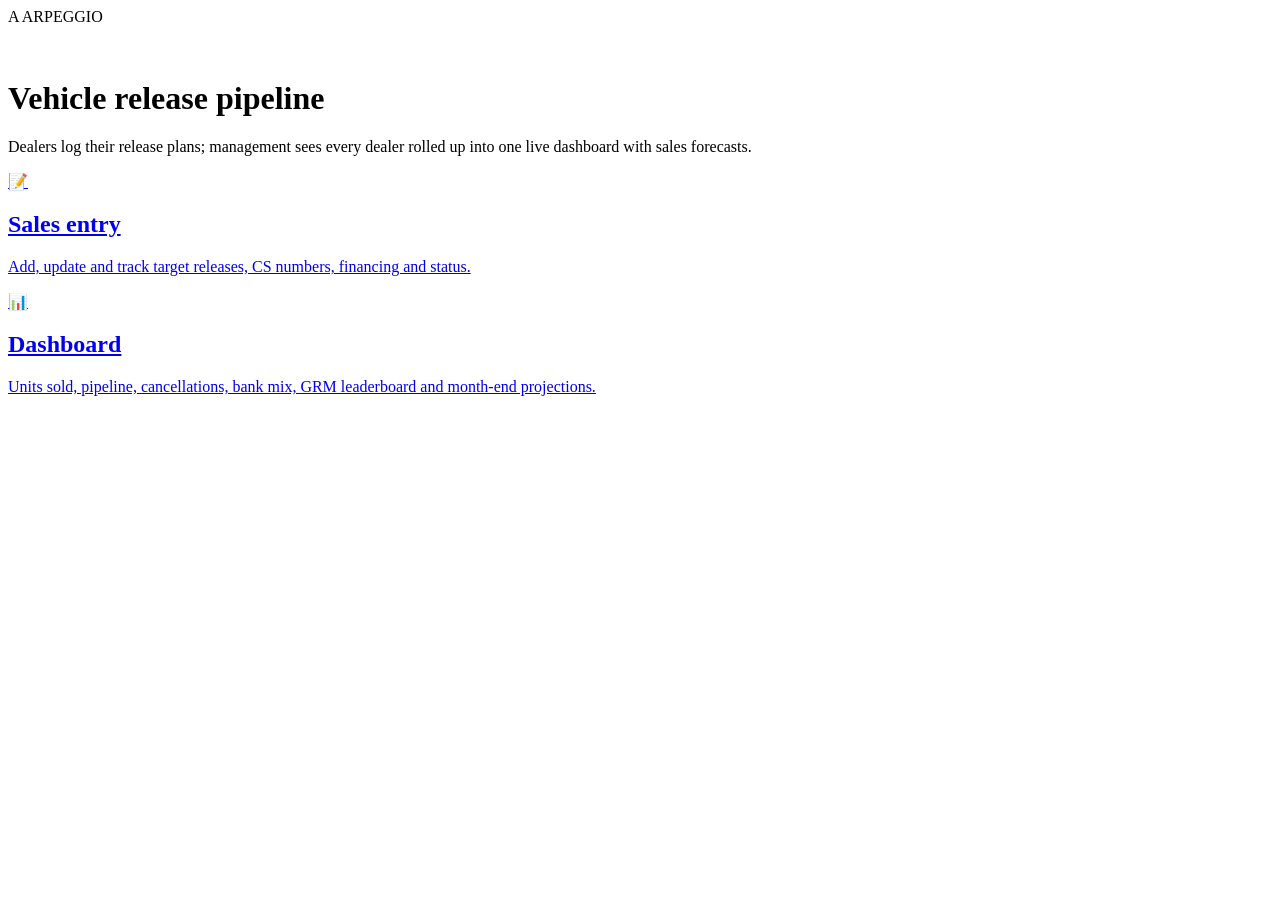
==== public/index.html @ de11f6ed "Add release pipeline web app with Google Sheets storage and logins Dealers log vehicle release plans" ====
<!doctype html>
<html lang="en">
<head>
  <meta charset="utf-8">
  <meta name="viewport" content="width=device-width, initial-scale=1">
  <title>Arpeggio Release Pipeline</title>
  <link rel="stylesheet" href="/styles.css">
</head>
<body>
  <header class="topbar">
    <a class="brand" href="/" style="text-decoration:none;color:inherit"><span class="brand-mark">A</span> ARPEGGIO</a>
    <nav class="nav" data-page="home"></nav>
    <div class="spacer"></div>
  </header>
  <div class="hero-wrap" style="margin-top:6vh">
    <h1 id="hello">Vehicle release pipeline</h1>
    <p class="ink2">Dealers log their release plans; management sees every dealer rolled up into one live dashboard with sales forecasts.</p>
    <div class="choices">
      <a class="card choice" href="/sales">
        <div class="ico">📝</div>
        <h2>Sales entry</h2>
        <p class="ink2">Add, update and track target releases, CS numbers, financing and status.</p>
      </a>
      <a class="card choice" href="/dashboard">
        <div class="ico">📊</div>
        <h2>Dashboard</h2>
        <p class="ink2">Units sold, pipeline, cancellations, bank mix, GRM leaderboard and month-end projections.</p>
      </a>
      <a class="card choice" href="/references" data-admin hidden>
        <div class="ico">🗂️</div>
        <h2>Data references</h2>
        <p class="ink2">Edit dealers, variants, units, colors, transactions, statuses and banks.</p>
      </a>
      <a class="card choice" href="/users" data-admin hidden>
        <div class="ico">👥</div>
        <h2>Users</h2>
        <p class="ink2">Create accounts and choose what each person can see.</p>
      </a>
    </div>
    <p class="muted" style="font-size:12px;margin-top:24px" id="storageNote"></p>
  </div>
  <script src="/common.js"></script>
  <script>
    initShell().then(me => {
      $('#hello').textContent = `Hi ${(me.name || me.username).split(' ')[0]}`;
      if (me.role === 'admin') $$('[data-admin]').forEach(el => el.hidden = false);
      $('#storageNote').textContent = {
        'google-sheets': 'Data is saved to your Google Sheet.',
        'fake-sheet': 'Data is saved to a simulated sheet (test mode).',
        'local': 'Data is saved on this computer only (local mode).',
      }[me.storage];
    });
  </script>
</body>
</html>
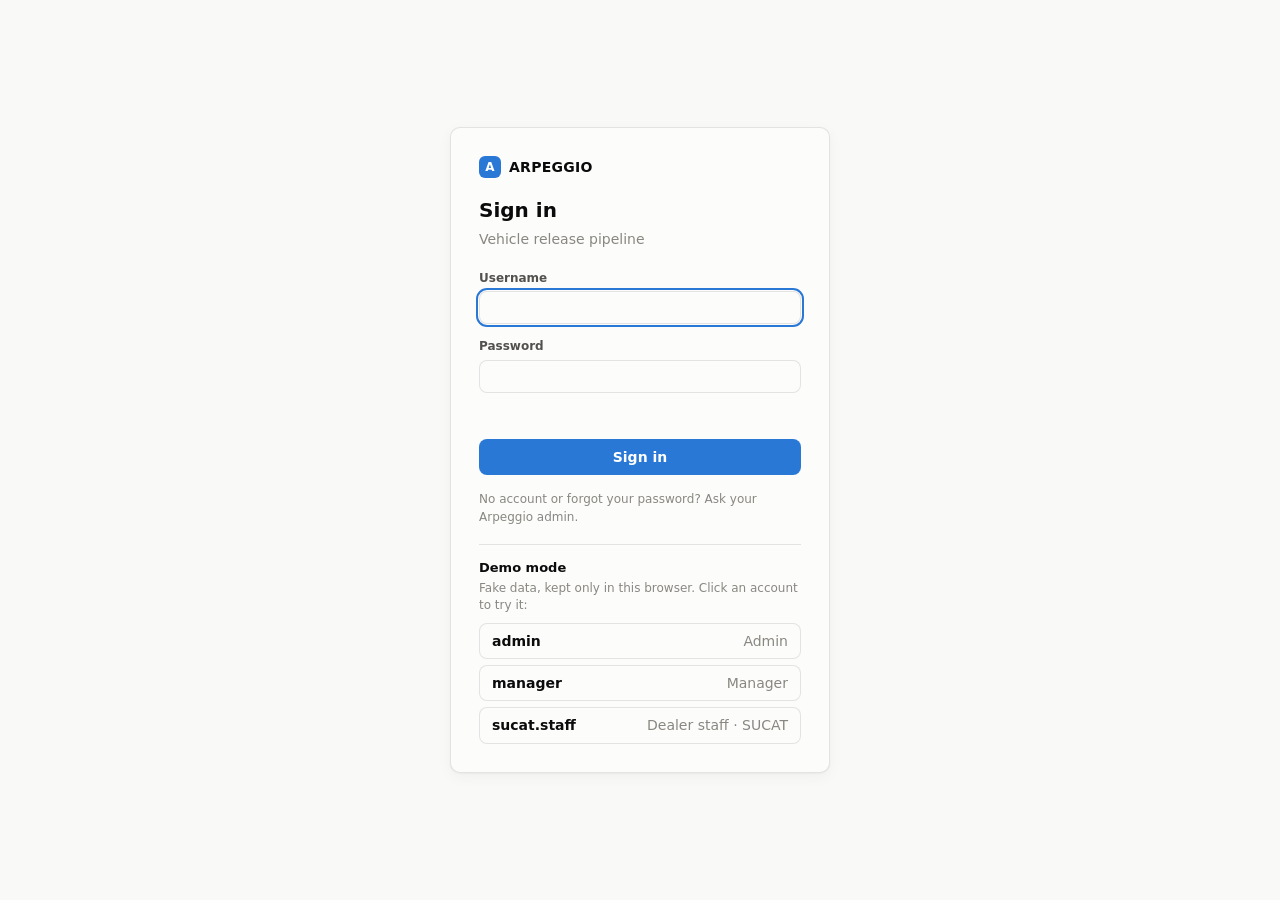
==== commit 660ff653: "changes" ====
--- a/public/index.html
+++ b/public/index.html
@@ -4,11 +4,11 @@
   <meta charset="utf-8">
   <meta name="viewport" content="width=device-width, initial-scale=1">
   <title>Arpeggio Release Pipeline</title>
-  <link rel="stylesheet" href="/styles.css">
+  <link rel="stylesheet" href="styles.css">
 </head>
 <body>
   <header class="topbar">
-    <a class="brand" href="/" style="text-decoration:none;color:inherit"><span class="brand-mark">A</span> ARPEGGIO</a>
+    <a class="brand" href="index.html" style="text-decoration:none;color:inherit"><span class="brand-mark">A</span> ARPEGGIO</a>
     <nav class="nav" data-page="home"></nav>
     <div class="spacer"></div>
   </header>
@@ -16,22 +16,22 @@
     <h1 id="hello">Vehicle release pipeline</h1>
     <p class="ink2">Dealers log their release plans; management sees every dealer rolled up into one live dashboard with sales forecasts.</p>
     <div class="choices">
-      <a class="card choice" href="/sales">
+      <a class="card choice" href="sales.html">
         <div class="ico">📝</div>
         <h2>Sales entry</h2>
         <p class="ink2">Add, update and track target releases, CS numbers, financing and status.</p>
       </a>
-      <a class="card choice" href="/dashboard">
+      <a class="card choice" href="dashboard.html">
         <div class="ico">📊</div>
         <h2>Dashboard</h2>
         <p class="ink2">Units sold, pipeline, cancellations, bank mix, GRM leaderboard and month-end projections.</p>
       </a>
-      <a class="card choice" href="/references" data-admin hidden>
+      <a class="card choice" href="references.html" data-admin hidden>
         <div class="ico">🗂️</div>
         <h2>Data references</h2>
         <p class="ink2">Edit dealers, variants, units, colors, transactions, statuses and banks.</p>
       </a>
-      <a class="card choice" href="/users" data-admin hidden>
+      <a class="card choice" href="users.html" data-admin hidden>
         <div class="ico">👥</div>
         <h2>Users</h2>
         <p class="ink2">Create accounts and choose what each person can see.</p>
@@ -39,15 +39,15 @@
     </div>
     <p class="muted" style="font-size:12px;margin-top:24px" id="storageNote"></p>
   </div>
-  <script src="/common.js"></script>
+  <script src="config.js"></script>
+  <script src="common.js"></script>
   <script>
     initShell().then(me => {
       $('#hello').textContent = `Hi ${(me.name || me.username).split(' ')[0]}`;
       if (me.role === 'admin') $$('[data-admin]').forEach(el => el.hidden = false);
       $('#storageNote').textContent = {
         'google-sheets': 'Data is saved to your Google Sheet.',
-        'fake-sheet': 'Data is saved to a simulated sheet (test mode).',
-        'local': 'Data is saved on this computer only (local mode).',
+        'demo': 'Demo mode: the data is fake and stays in this browser. Connect Google Sheets in config.js to go live.',
       }[me.storage];
     });
   </script>
--- a/public/styles.css
+++ b/public/styles.css
@@ -0,0 +1,224 @@
+:root {
+  color-scheme: light;
+  --page: #f9f9f7;
+  --surface: #fcfcfb;
+  --surface-2: #f3f3f0;
+  --ink: #0b0b0b;
+  --ink-2: #52514e;
+  --muted: #898781;
+  --grid: #e1e0d9;
+  --axis: #c3c2b7;
+  --border: rgba(11, 11, 11, 0.10);
+  --accent: #2a78d6;
+  --accent-ink: #ffffff;
+  --series-1: #2a78d6;
+  --series-2: #eb6834;
+  --series-3: #1baf7a;
+  --series-4: #eda100;
+  --good: #0ca30c;
+  --good-text: #006300;
+  --warning: #fab219;
+  --serious: #ec835a;
+  --critical: #d03b3b;
+  --row-sold: #e9f6e9;
+  --row-cancelled: #fbe7e7;
+  --row-pending: #fdf4dc;
+  --row-approved: #e6f0fb;
+  --shadow: 0 1px 2px rgba(0, 0, 0, .04), 0 4px 16px rgba(0, 0, 0, .04);
+  --radius: 10px;
+  font-family: system-ui, -apple-system, "Segoe UI", sans-serif;
+}
+@media (prefers-color-scheme: dark) {
+  :root:not([data-theme="light"]) {
+    color-scheme: dark;
+    --page: #0d0d0d; --surface: #1a1a19; --surface-2: #232321; --ink: #f0efec; --ink-2: #c3c2b7;
+    --grid: #2c2c2a; --axis: #383835; --border: rgba(255, 255, 255, 0.10);
+    --accent: #3987e5; --series-1: #3987e5; --series-2: #d95926; --series-3: #199e70; --series-4: #c98500;
+    --good-text: #0ca30c;
+    --row-sold: #14261a; --row-cancelled: #2e1717; --row-pending: #2c2410; --row-approved: #132235;
+    --shadow: none;
+  }
+}
+:root[data-theme="dark"] {
+  color-scheme: dark;
+  --page: #0d0d0d; --surface: #1a1a19; --surface-2: #232321; --ink: #f0efec; --ink-2: #c3c2b7;
+  --grid: #2c2c2a; --axis: #383835; --border: rgba(255, 255, 255, 0.10);
+  --accent: #3987e5; --series-1: #3987e5; --series-2: #d95926; --series-3: #199e70; --series-4: #c98500;
+  --good-text: #0ca30c;
+  --row-sold: #14261a; --row-cancelled: #2e1717; --row-pending: #2c2410; --row-approved: #132235;
+  --shadow: none;
+}
+
+* { box-sizing: border-box; }
+body { margin: 0; background: var(--page); color: var(--ink); font-size: 14px; line-height: 1.45; }
+a { color: var(--accent); }
+h1, h2, h3 { margin: 0; font-weight: 650; }
+h1 { font-size: 20px; }
+h2 { font-size: 15px; }
+.muted { color: var(--muted); }
+.ink2 { color: var(--ink-2); }
+.num { font-variant-numeric: tabular-nums; text-align: right; }
+
+/* top bar */
+.topbar {
+  position: sticky; top: 0; z-index: 10; display: flex; align-items: center; gap: 16px;
+  padding: 10px 20px; background: var(--surface); border-bottom: 1px solid var(--border);
+}
+.brand { font-weight: 700; letter-spacing: .02em; display: flex; align-items: center; gap: 8px; }
+.brand-mark { width: 22px; height: 22px; border-radius: 6px; background: var(--accent); display: grid; place-items: center; color: #fff; font-size: 12px; }
+.nav { display: flex; gap: 4px; }
+.nav a { padding: 6px 12px; border-radius: 8px; text-decoration: none; color: var(--ink-2); font-weight: 550; }
+.nav a.active { background: var(--surface-2); color: var(--ink); }
+.nav a:hover { background: var(--surface-2); }
+.spacer { flex: 1; }
+
+main { max-width: 1440px; margin: 0 auto; padding: 20px; }
+
+/* controls */
+button, .btn {
+  font: inherit; border: 1px solid var(--border); background: var(--surface); color: var(--ink);
+  padding: 7px 12px; border-radius: 8px; cursor: pointer; font-weight: 550; white-space: nowrap;
+  display: inline-flex; align-items: center; gap: 6px; text-decoration: none;
+}
+button:hover, .btn:hover { background: var(--surface-2); }
+button.primary { background: var(--accent); color: var(--accent-ink); border-color: transparent; }
+button.primary:hover { filter: brightness(1.08); background: var(--accent); }
+button.danger { color: var(--critical); }
+button.icon { padding: 4px 8px; }
+input, select, textarea {
+  font: inherit; color: var(--ink); background: var(--surface); border: 1px solid var(--border);
+  border-radius: 8px; padding: 7px 10px; min-width: 0;
+}
+input:focus, select:focus, textarea:focus, button:focus-visible { outline: 2px solid var(--accent); outline-offset: 1px; }
+label { display: flex; flex-direction: column; gap: 4px; font-size: 12px; color: var(--ink-2); font-weight: 550; }
+.toolbar { display: flex; flex-wrap: wrap; gap: 8px; align-items: end; margin-bottom: 16px; }
+.seg { display: inline-flex; border: 1px solid var(--border); border-radius: 8px; overflow: hidden; background: var(--surface); }
+.seg button { border: 0; border-radius: 0; padding: 7px 12px; }
+.seg button + button { border-left: 1px solid var(--border); }
+.seg button.on { background: var(--surface-2); color: var(--ink); box-shadow: inset 0 -2px 0 var(--accent); }
+
+/* cards */
+.card { background: var(--surface); border: 1px solid var(--border); border-radius: var(--radius); box-shadow: var(--shadow); padding: 16px; min-width: 0; }
+.card-head { display: flex; align-items: baseline; justify-content: space-between; gap: 8px; margin-bottom: 12px; }
+.card-head .sub { font-size: 12px; color: var(--muted); }
+.grid { display: grid; gap: 16px; }
+.g-kpi { grid-template-columns: repeat(auto-fit, minmax(180px, 1fr)); margin-bottom: 16px; }
+.g-2 { grid-template-columns: repeat(2, minmax(0, 1fr)); margin-bottom: 16px; }
+.g-3 { grid-template-columns: repeat(3, minmax(0, 1fr)); margin-bottom: 16px; }
+.span-2 { grid-column: span 2; }
+@media (max-width: 1100px) { .g-3 { grid-template-columns: repeat(2, minmax(0, 1fr)); } }
+@media (max-width: 760px) {
+  .g-2, .g-3 { grid-template-columns: 1fr; }
+  .span-2 { grid-column: auto; }
+  main { padding: 16px; }
+  .topbar { padding: 10px 16px; flex-wrap: wrap; }
+}
+
+.kpi .label { font-size: 12px; color: var(--ink-2); font-weight: 550; }
+.kpi .value { font-size: 30px; font-weight: 650; margin: 4px 0 2px; letter-spacing: -.01em; }
+.kpi .foot { font-size: 12px; color: var(--muted); }
+.kpi.hero { background: linear-gradient(0deg, var(--surface), var(--surface)); border-color: color-mix(in srgb, var(--accent) 40%, var(--border)); }
+
+.chart-box { position: relative; height: 260px; }
+.chart-box.tall { height: 320px; }
+
+/* tables */
+.table-wrap { overflow: auto; border: 1px solid var(--border); border-radius: var(--radius); background: var(--surface); }
+table { border-collapse: collapse; width: 100%; font-size: 13px; }
+th, td { padding: 7px 10px; border-bottom: 1px solid var(--grid); text-align: left; white-space: nowrap; }
+th { position: sticky; top: 0; background: var(--surface-2); font-size: 11px; text-transform: uppercase; letter-spacing: .04em; color: var(--ink-2); z-index: 1; }
+tbody tr:last-child td { border-bottom: 0; }
+.card table th { background: transparent; position: static; }
+.card td, .card th { padding: 6px 8px; }
+tr.st-sold { background: var(--row-sold); }
+tr.st-cancelled { background: var(--row-cancelled); }
+tr.st-open { background: var(--row-pending); }
+td.client { max-width: 220px; overflow: hidden; text-overflow: ellipsis; }
+
+.pill { display: inline-flex; align-items: center; gap: 6px; font-size: 12px; font-weight: 600; padding: 2px 8px; border-radius: 999px; background: var(--surface-2); color: var(--ink); }
+.dot { width: 8px; height: 8px; border-radius: 50%; display: inline-block; flex: none; }
+.dot.sold { background: var(--good); }
+.dot.cancelled { background: var(--critical); }
+.dot.open { background: var(--warning); }
+select.status-select { padding: 3px 6px; font-size: 12px; font-weight: 600; background: transparent; }
+
+.chips { display: flex; flex-wrap: wrap; gap: 8px; margin-bottom: 12px; }
+.chip { background: var(--surface); border: 1px solid var(--border); border-radius: 999px; padding: 4px 12px; font-size: 13px; display: inline-flex; gap: 6px; align-items: center; }
+.chip b { font-variant-numeric: tabular-nums; }
+
+/* dialog */
+dialog { border: 1px solid var(--border); border-radius: 14px; padding: 0; background: var(--surface); color: var(--ink); width: min(720px, calc(100vw - 32px)); }
+dialog::backdrop { background: rgba(0, 0, 0, .35); }
+dialog form { padding: 20px; }
+.form-grid { display: grid; grid-template-columns: repeat(3, minmax(0, 1fr)); gap: 12px; margin: 16px 0; }
+.form-grid .wide { grid-column: span 3; }
+.form-grid .two { grid-column: span 2; }
+@media (max-width: 600px) { .form-grid { grid-template-columns: 1fr; } .form-grid .wide, .form-grid .two { grid-column: auto; } }
+.dialog-actions { display: flex; justify-content: flex-end; gap: 8px; }
+
+.toast { position: fixed; bottom: 20px; left: 50%; transform: translateX(-50%); background: var(--ink); color: var(--page); padding: 10px 16px; border-radius: 10px; font-weight: 550; opacity: 0; transition: opacity .2s; pointer-events: none; z-index: 50; }
+.toast.show { opacity: 1; }
+.empty { padding: 40px; text-align: center; color: var(--muted); }
+
+/* landing */
+.hero-wrap { max-width: 900px; margin: 8vh auto 0; padding: 0 16px; }
+.hero-wrap h1 { font-size: 30px; margin-bottom: 8px; }
+.choices { display: grid; grid-template-columns: 1fr 1fr; gap: 16px; margin-top: 28px; }
+@media (max-width: 640px) { .choices { grid-template-columns: 1fr; } }
+.choice { display: block; text-decoration: none; color: inherit; padding: 24px; }
+.choice:hover { border-color: var(--accent); }
+.choice h2 { font-size: 18px; margin: 10px 0 6px; }
+.choice .ico { width: 40px; height: 40px; border-radius: 10px; display: grid; place-items: center; background: var(--surface-2); font-size: 20px; }
+
+/* data references */
+.ref-layout { display: grid; grid-template-columns: 220px minmax(0, 1fr); gap: 16px; align-items: start; }
+.ref-tabs { display: flex; flex-direction: column; gap: 2px; position: sticky; top: 72px; }
+.ref-tabs button { justify-content: space-between; border: 0; background: transparent; text-align: left; padding: 8px 12px; color: var(--ink-2); }
+.ref-tabs button.on { background: var(--surface); color: var(--ink); box-shadow: inset 3px 0 0 var(--accent); border-radius: 0 8px 8px 0; }
+.ref-tabs .count { color: var(--muted); font-weight: 500; font-variant-numeric: tabular-nums; }
+.ref-name { width: 100%; min-width: 220px; border-color: transparent; background: transparent; padding: 5px 8px; }
+.ref-name:hover { border-color: var(--border); }
+.nowrap { white-space: nowrap; }
+button:disabled { opacity: .35; cursor: default; }
+@media (max-width: 760px) {
+  .ref-layout { grid-template-columns: 1fr; }
+  .ref-tabs { position: static; flex-direction: row; overflow-x: auto; }
+  .ref-tabs button.on { box-shadow: inset 0 -2px 0 var(--accent); border-radius: 8px 8px 0 0; }
+}
+
+/* column filters */
+tr.filters th { top: 33px; background: var(--surface-2); padding: 4px 6px; text-transform: none; letter-spacing: 0; }
+tr.filters input, tr.filters select { width: 100%; min-width: 80px; padding: 4px 6px; font-size: 12px; font-weight: 400; }
+tr.filters .on { border-color: var(--accent); box-shadow: inset 0 0 0 1px var(--accent); }
+th.sortable { cursor: pointer; user-select: none; }
+th.sortable:hover { color: var(--ink); }
+
+[hidden] { display: none !important; }
+
+/* user menu */
+.user-menu { position: relative; }
+.user-menu summary { list-style: none; display: flex; align-items: center; gap: 8px; cursor: pointer; padding: 4px 8px; border-radius: 8px; }
+.user-menu summary::-webkit-details-marker { display: none; }
+.user-menu summary:hover { background: var(--surface-2); }
+.user-menu .avatar { width: 28px; height: 28px; border-radius: 50%; background: var(--surface-2); border: 1px solid var(--border); display: grid; place-items: center; font-weight: 650; font-size: 13px; }
+.user-menu .who { display: flex; flex-direction: column; line-height: 1.15; font-size: 13px; }
+.user-menu .who small { color: var(--muted); font-size: 11px; }
+.user-menu .menu { position: absolute; right: 0; top: calc(100% + 6px); background: var(--surface); border: 1px solid var(--border); border-radius: 10px; box-shadow: 0 8px 24px rgba(0,0,0,.12); padding: 6px; min-width: 200px; display: flex; flex-direction: column; gap: 2px; z-index: 30; }
+.user-menu .menu button { border: 0; justify-content: flex-start; font-weight: 500; }
+#pwDlg { width: min(420px, calc(100vw - 32px)); }
+#pwDlg form h2 { margin-bottom: 4px; }
+@media (max-width: 760px) { .user-menu .who { display: none; } }
+
+/* login */
+.login-wrap { min-height: 100vh; display: grid; place-items: center; padding: 16px; }
+.login-card { width: min(380px, 100%); padding: 28px; }
+.login-card form { display: flex; flex-direction: column; gap: 14px; margin-top: 20px; }
+.login-card .error { color: var(--critical); font-size: 13px; min-height: 18px; }
+.role-badge { font-size: 11px; font-weight: 650; padding: 2px 8px; border-radius: 999px; background: var(--surface-2); }
+.role-badge.admin { background: color-mix(in srgb, var(--accent) 18%, transparent); }
+tr.inactive td { opacity: .5; }
+
+/* demo mode */
+.demo-pill { background: color-mix(in srgb, var(--warning) 30%, transparent); font-size: 11px; padding: 1px 8px; }
+.demo-accounts { display: flex; flex-direction: column; gap: 6px; }
+.demo-acct { justify-content: space-between; font-weight: 500; }
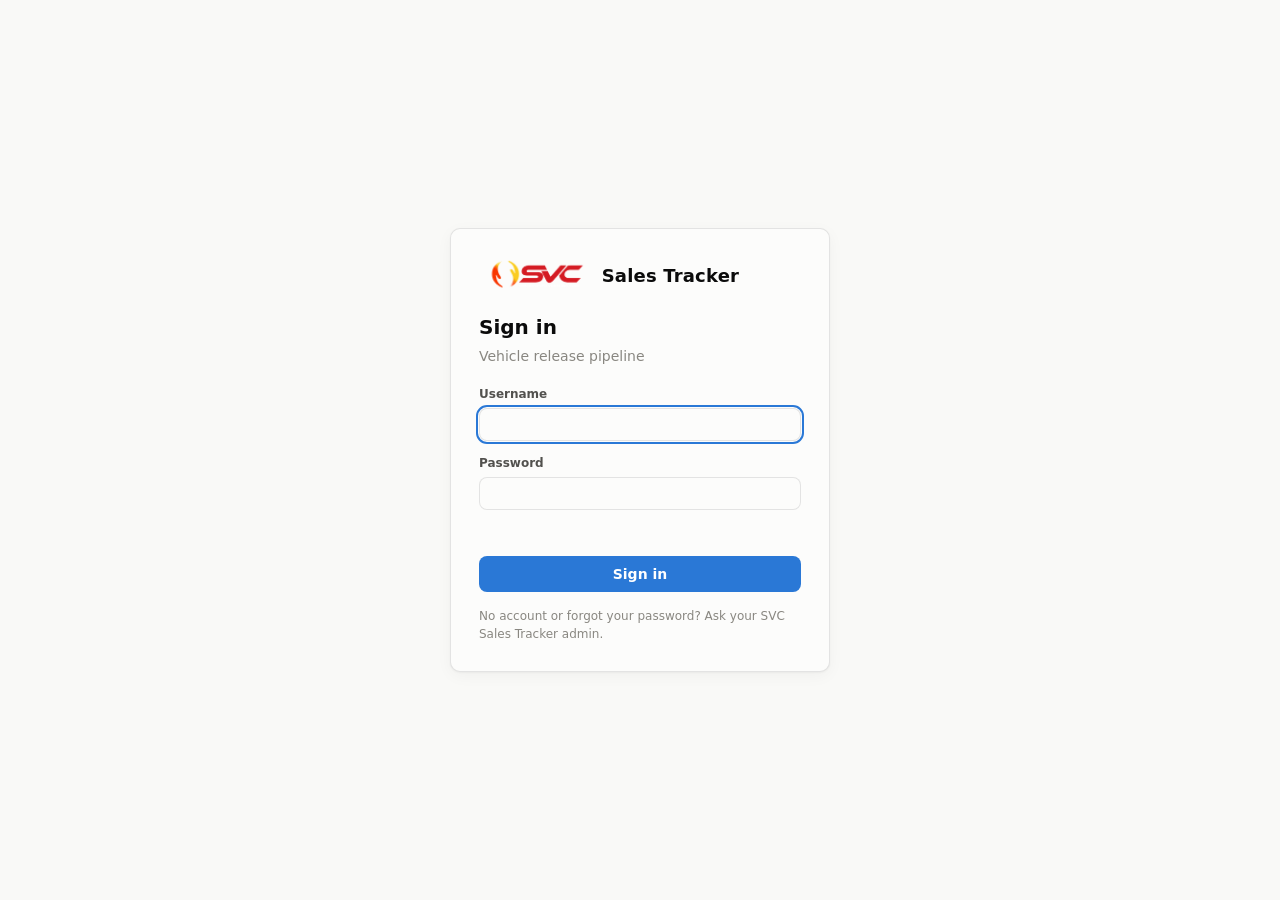
==== commit bb365b2c: "Rename to SVC Sales Tracker and add the SVC logo Co-Authored-By: Claude Opus 5.5 <noreply@anthropic." ====
--- a/public/index.html
+++ b/public/index.html
@@ -3,12 +3,12 @@
 <head>
   <meta charset="utf-8">
   <meta name="viewport" content="width=device-width, initial-scale=1">
-  <title>Arpeggio Release Pipeline</title>
+  <title>SVC Sales Tracker</title>
   <link rel="stylesheet" href="styles.css">
 </head>
 <body>
   <header class="topbar">
-    <a class="brand" href="index.html" style="text-decoration:none;color:inherit"><span class="brand-mark">A</span> ARPEGGIO</a>
+    <a class="brand" href="index.html" style="text-decoration:none;color:inherit" aria-label="SVC Sales Tracker home"><img src="svc-logo.png" alt="SVC" class="brand-logo"><span class="brand-name">Sales Tracker</span></a>
     <nav class="nav" data-page="home"></nav>
     <div class="spacer"></div>
   </header>
--- a/public/styles.css
+++ b/public/styles.css
@@ -195,6 +195,11 @@
 
 [hidden] { display: none !important; }
 
+/* someone else changed the release being edited */
+.conflict { margin-top: 12px; padding: 10px 12px; border-radius: 8px; font-size: 13px;
+  background: color-mix(in srgb, var(--warning) 18%, var(--surface)); border: 1px solid color-mix(in srgb, var(--warning) 55%, transparent); }
+.conflict ul { margin: 6px 0; padding-left: 18px; }
+
 /* user menu */
 .user-menu { position: relative; }
 .user-menu summary { list-style: none; display: flex; align-items: center; gap: 8px; cursor: pointer; padding: 4px 8px; border-radius: 8px; }
@@ -222,3 +227,15 @@
 .demo-pill { background: color-mix(in srgb, var(--warning) 30%, transparent); font-size: 11px; padding: 1px 8px; }
 .demo-accounts { display: flex; flex-direction: column; gap: 6px; }
 .demo-acct { justify-content: space-between; font-weight: 500; }
+
+/* SVC brand */
+.brand-logo { height: 26px; width: auto; display: block; }
+.brand-name { font-weight: 700; letter-spacing: .01em; white-space: nowrap; }
+.brand-login .brand-logo { height: 38px; }
+.brand-login .brand-name { font-size: 18px; }
+@media (max-width: 760px) { .brand-name { display: none; } }
+/* the logo file is made for white backgrounds: give it a white tile in dark mode */
+@media (prefers-color-scheme: dark) {
+  :root:not([data-theme="light"]) .brand-logo { background: #fff; border-radius: 6px; padding: 3px 6px; box-sizing: content-box; height: 22px; }
+}
+:root[data-theme="dark"] .brand-logo { background: #fff; border-radius: 6px; padding: 3px 6px; box-sizing: content-box; height: 22px; }
